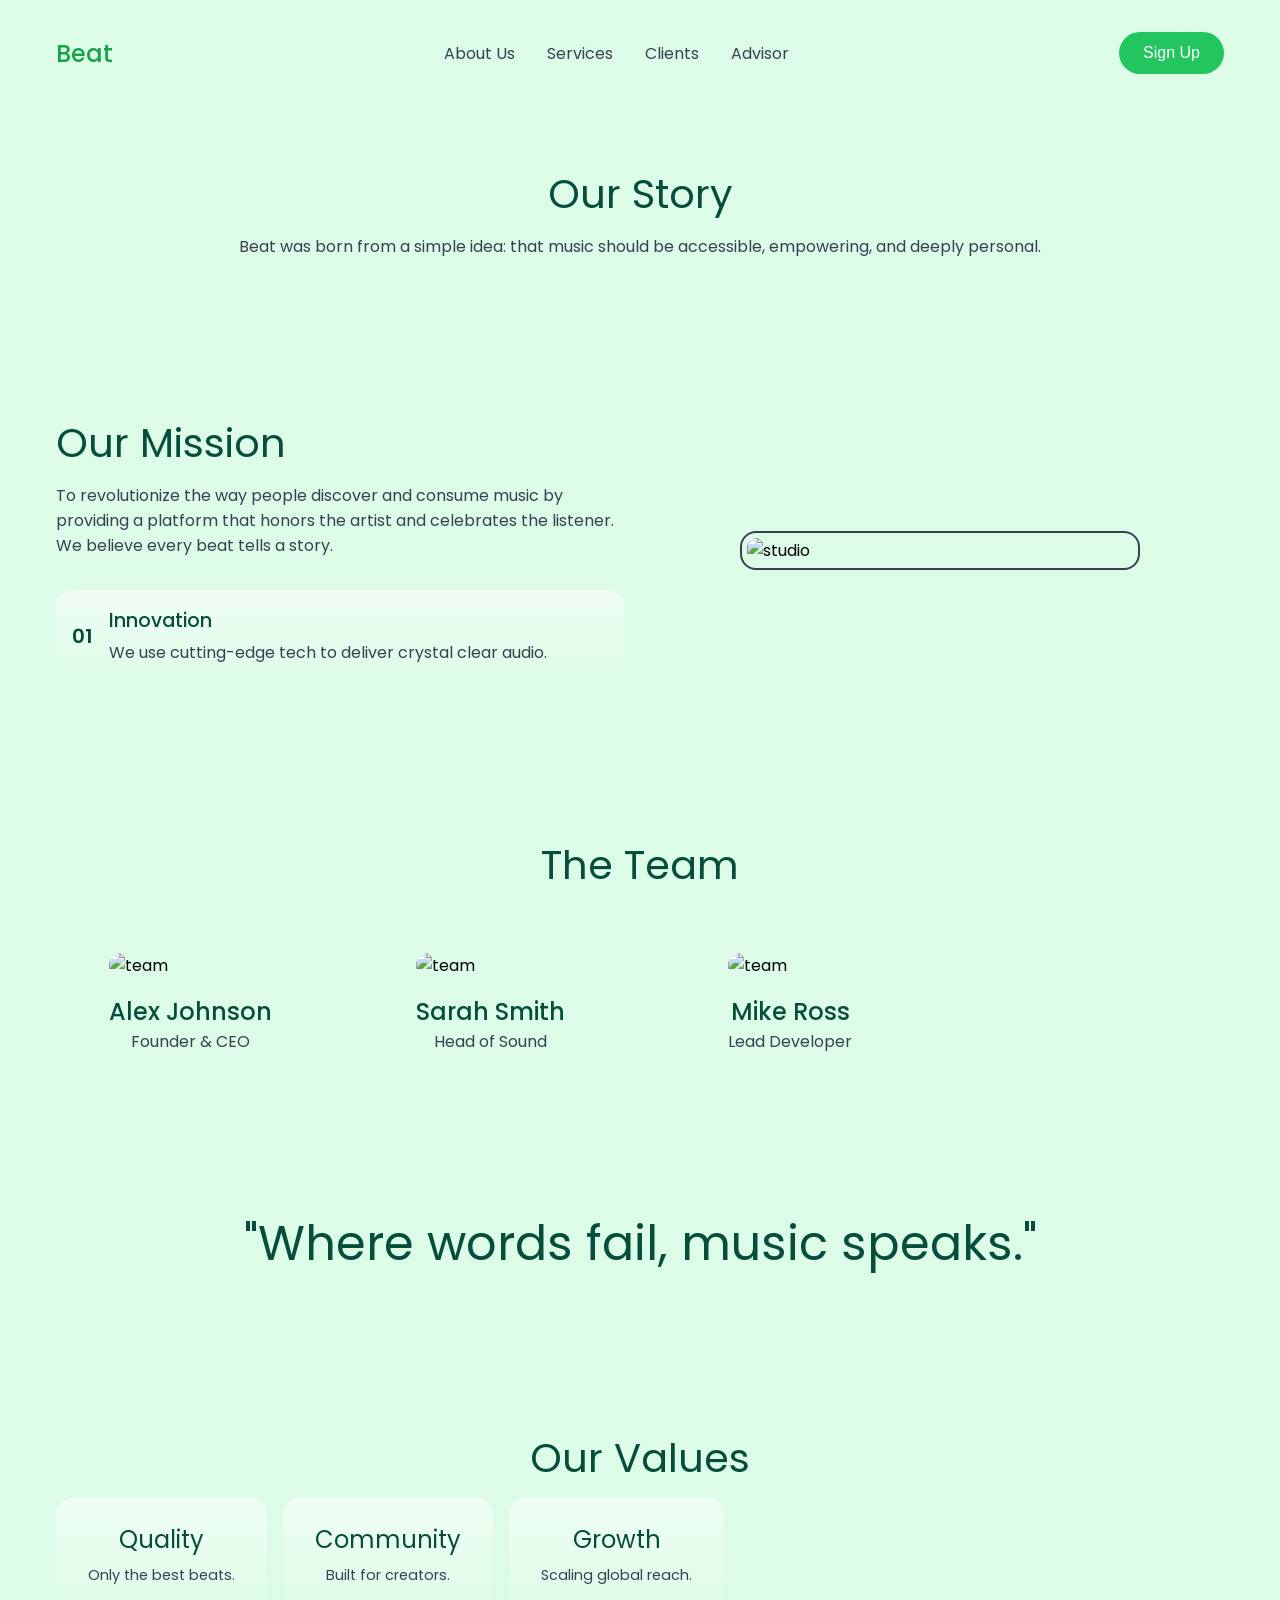
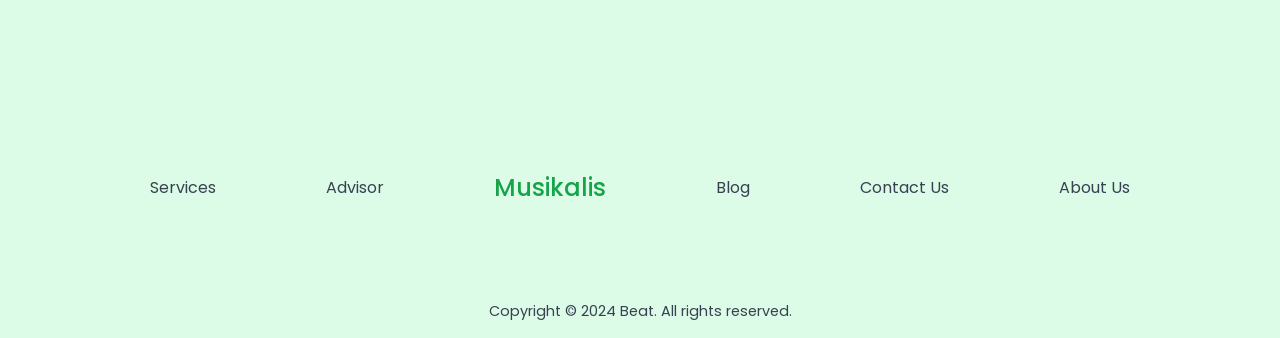
==== about.html @ 81356904 "Refine navigation, remove Home link, and add multi-section subpages for all nav items" ====
<!DOCTYPE html>
<html lang="en">
  <head>
    <meta charset="UTF-8" />
    <meta name="viewport" content="width=device-width, initial-scale=1.0" />
    <link
      href="https://cdn.jsdelivr.net/npm/remixicon@4.3.0/fonts/remixicon.css"
      rel="stylesheet"
    />
    <link rel="stylesheet" href="styles.css" />
    <title>About Us | Beat</title>
  </head>
  <body>
    <nav>
      <div class="nav__header">
        <div class="nav__logo">
          <a href="index.html" class="logo">Beat</a>
        </div>
        <div class="nav__menu__btn" id="menu-btn">
          <span><i class="ri-menu-line"></i></span>
        </div>
      </div>
      <ul class="nav__links" id="nav-links">
        <li><a href="about.html">About Us</a></li>
        <li><a href="services.html">Services</a></li>
        <li><a href="clients.html">Clients</a></li>
        <li><a href="advisor.html">Advisor</a></li>
      </ul>
      <div class="nav__btns">
        <button class="btn">Sign Up</button>
      </div>
    </nav>

    <header class="section__container">
      <h2 class="section__header">Our Story</h2>
      <p class="section__description">
        Beat was born from a simple idea: that music should be accessible, empowering, and deeply personal.
      </p>
    </header>

    <section class="section__container">
        <div class="feature__container">
            <div class="feature__image">
                <img src="https://images.unsplash.com/photo-1511671782779-c97d3d27a1d4?auto=format&fit=crop&q=80&w=600" alt="studio" style="border-radius: 1rem;" />
            </div>
            <div class="feature__content">
                <h2 class="section__header" style="text-align: left;">Our Mission</h2>
                <p class="section__description" style="text-align: left; margin-bottom: 2rem;">
                    To revolutionize the way people discover and consume music by providing a platform that honors the artist and celebrates the listener. We believe every beat tells a story.
                </p>
                <div class="feature__card">
                    <span>01</span>
                    <div>
                        <h4>Innovation</h4>
                        <p>We use cutting-edge tech to deliver crystal clear audio.</p>
                    </div>
                </div>
            </div>
        </div>
    </section>

    <section class="section__container">
        <h2 class="section__header">The Team</h2>
        <div class="genre__grid">
            <div class="genre__card">
                <div class="genre__image">
                    <img src="https://images.unsplash.com/photo-1500648767791-00dcc994a43e?auto=format&fit=crop&q=80&w=300" alt="team" />
                </div>
                <h4>Alex Johnson</h4>
                <p class="section__description">Founder & CEO</p>
            </div>
            <div class="genre__card">
                <div class="genre__image">
                    <img src="https://images.unsplash.com/photo-1494790108377-be9c29b29330?auto=format&fit=crop&q=80&w=300" alt="team" />
                </div>
                <h4>Sarah Smith</h4>
                <p class="section__description">Head of Sound</p>
            </div>
            <div class="genre__card">
                <div class="genre__image">
                    <img src="https://images.unsplash.com/photo-1507003211169-0a1dd7228f2d?auto=format&fit=crop&q=80&w=300" alt="team" />
                </div>
                <h4>Mike Ross</h4>
                <p class="section__description">Lead Developer</p>
            </div>
        </div>
    </section>

    <section class="section__container banner__container">
        <h2>"Where words fail, music speaks."</h2>
    </section>

    <section class="section__container">
        <h2 class="section__header">Our Values</h2>
        <div class="header__stats" style="flex-wrap: wrap;">
            <div class="header__stats__card">
                <h4>Quality</h4>
                <p>Only the best beats.</p>
            </div>
            <div class="header__stats__card">
                <h4>Community</h4>
                <p>Built for creators.</p>
            </div>
            <div class="header__stats__card">
                <h4>Growth</h4>
                <p>Scaling global reach.</p>
            </div>
        </div>
    </section>

    <footer class="footer">
      <div class="section__container footer__container">
        <ul class="footer__links">
          <li><a href="services.html">Services</a></li>
          <li><a href="advisor.html">Advisor</a></li>
          <li class="footer__logo">
            <a href="index.html" class="logo">Musikalis</a>
          </li>
          <li><a href="blog.html">Blog</a></li>
          <li><a href="contact.html">Contact Us</a></li>
          <li><a href="about.html">About Us</a></li>
        </ul>
      </div>
      <div class="footer__bar">
        Copyright © 2024 Beat. All rights reserved.
      </div>
    </footer>

    <script src="main.js"></script>
  </body>
</html>
---- styles.css ----
@import url("https://fonts.googleapis.com/css2?family=Poppins:ital,wght@0,100;0,200;0,300;0,400;0,500;0,600;0,700;0,800;0,900;1,100;1,200;1,300;1,400;1,500;1,600;1,700;1,800;1,900&display=swap");

:root {
  --primary-color: #16a34a;
  --primary-color-dark: #dcfce7;
  --secondary-color: #22c55e;
  --text-dark: #064e3b;
  --text-light: #374151;
  --white: #ffffff;
  --max-width: 1200px;
  --gradient-1: linear-gradient(to bottom, #f0fdf4, #dcfce7);
  --gradient-2: linear-gradient(to bottom, #4ade80, #22c55e);
}

* {
  box-sizing: border-box;
  padding: 0;
  margin: 0;
}

.section__container {
  max-width: var(--max-width);
  margin: auto;
  padding: 5rem 1rem;
}

.section__header {
  margin-bottom: 1rem;
  font-size: 2.5rem;
  font-weight: 400;
  color: var(--text-dark);
  line-height: 3rem;
  text-align: center;
}

.section__description {
  color: var(--text-light);
  text-align: center;
}

.btn {
  padding: 0.75rem 1.5rem;
  outline: none;
  border: none;
  font-size: 1rem;
  white-space: nowrap;
  color: var(--white);
  background-color: var(--secondary-color);
  border-radius: 5rem;
  transition: 0.3s;
  cursor: pointer;
}

.logo {
  font-size: 1.5rem;
  font-weight: 500;
  color: var(--primary-color);
}

img {
  display: flex;
  width: 100%;
}

a {
  text-decoration: none;
  transition: 0.3s;
}

ul {
  list-style: none;
}

html,
body {
  scroll-behavior: smooth;
}

body {
  font-family: "Poppins", sans-serif;
  background-color: var(--primary-color-dark);
}

nav {
  position: fixed;
  isolation: isolate;
  width: 100%;
  max-width: var(--max-width);
  margin-inline: auto;
  z-index: 9;
}

.nav__header {
  padding: 1rem;
  width: 100%;
  display: flex;
  align-items: center;
  justify-content: space-between;
  background-image: var(--gradient-1);
}

.nav__menu__btn {
  font-size: 1.5rem;
  color: var(--primary-color);
  cursor: pointer;
}

.nav__links {
  position: absolute;
  top: 64px;
  left: 0;
  width: 100%;
  padding: 2rem;
  display: flex;
  align-items: center;
  justify-content: center;
  flex-direction: column;
  gap: 2rem;
  background-image: var(--gradient-1);
  transition: 0.5s;
  z-index: -1;
  transform: translateY(-100%);
}

.nav__links.open {
  transform: translateY(0);
}

.nav__links a {
  color: var(--text-light);
}

.nav__links a:hover {
  color: var(--secondary-color);
}

.nav__btns {
  display: none;
}

.header__container {
  display: grid;
  gap: 0 2rem;
  overflow: hidden;
}

.header__image img {
  max-width: 400px;
  margin-inline: auto;
  border-radius: 15rem;
}

.header__container h1 {
  font-size: 4rem;
  font-weight: 400;
  line-height: 4.5rem;
  color: var(--text-dark);
  text-align: center;
}

.header__content .section__description {
  margin-block: 1rem 2rem;
}

.header__btns {
  margin-bottom: 4rem;
  display: flex;
  align-items: center;
  justify-content: center;
  gap: 2rem;
}

.header__btns .btn {
  display: flex;
  align-items: center;
  gap: 10px;
}

.header__btns .btn span {
  font-size: 1.25rem;
  color: var(--text-dark);
  transition: 0.3s;
}

.header__btns .btn:hover span {
  transform: translateX(5px);
}

.header__btns a {
  display: flex;
  align-items: center;
  gap: 10px;
  color: var(--text-light);
}

.header__btns a:hover {
  color: var(--secondary-color);
}

.header__btns a span {
  transition: 0.3s;
}

.header__btns a:hover span {
  transform: translateX(5px);
}

.header__stats {
  display: flex;
  align-items: center;
  justify-content: center;
  gap: 1rem;
}

.header__stats__card {
  min-width: 150px;
  padding: 1.5rem 2rem;
  text-align: center;
  background-image: var(--gradient-1);
  border-radius: 1rem;
}

.header__stats__card h4 {
  margin-bottom: 0.5rem;
  font-size: 1.5rem;
  font-weight: 400;
  color: var(--text-dark);
}

.header__stats__card p {
  font-size: 0.9rem;
  color: var(--text-light);
}

.genre__grid {
  margin-top: 4rem;
  display: grid;
  gap: 2rem 1rem;
}

.genre__card {
  max-width: 300px;
  margin-inline: auto;
}

.genre__image {
  margin-bottom: 1rem;
  position: relative;
  isolation: isolate;
  border-radius: 10rem;
  overflow: hidden;
}

.genre__image img {
  max-width: 300px;
  margin-inline: auto;
}

.genre__link {
  position: absolute;
  top: 0;
  left: 0;
  height: 100%;
  width: 100%;
  display: grid;
  place-content: center;
  background-color: rgba(0, 0, 0, 0.5);
  opacity: 0;
  transition: 0.3s;
  z-index: 1;
}

.genre__card:hover .genre__link {
  opacity: 1;
}

.genre__link a {
  padding: 6px 14px;
  font-size: 2rem;
  color: var(--text-dark);
  background-color: var(--secondary-color);
  border-radius: 100%;
}

.genre__card h4 {
  font-size: 1.5rem;
  font-weight: 500;
  color: var(--text-dark);
  text-align: center;
}

.banner__container h2 {
  max-width: 825px;
  margin-inline: auto;
  font-size: 3rem;
  font-weight: 400;
  color: var(--text-dark);
  line-height: 3.75rem;
  text-align: center;
}

.feature__container {
  display: grid;
  gap: 2rem;
  overflow: hidden;
}

.feature__image img {
  padding: 5px;
  max-width: 400px;
  margin-inline: auto;
  border-radius: 1rem 1rem 1rem 10rem;
  border: 2px solid var(--text-light);
}

.feature__list {
  margin-top: 2rem;
  display: grid;
  gap: 1rem;
}

.feature__card {
  padding: 1rem;
  display: flex;
  align-items: center;
  gap: 1rem;
  background-image: var(--gradient-1);
  border-radius: 1rem;
}

.feature__card:hover {
  background-image: var(--gradient-2);
}

.feature__card span {
  font-size: 1.25rem;
  font-weight: 600;
  color: var(--text-dark);
}

.feature__card h4 {
  margin-bottom: 5px;
  font-size: 1.2rem;
  font-weight: 500;
  color: var(--text-dark);
}

.feature__card p {
  color: var(--text-light);
}

.feature__card:hover p {
  color: var(--text-dark);
}

.client__container {
  padding: 5rem 1rem;
}

.swiper {
  margin-top: 4rem;
  width: 100%;
}

.swiper-slide {
  max-width: 400px;
}

.client__card {
  padding: 1.5rem;
  max-width: 400px;
  background-image: var(--gradient-1);
  border-radius: 1rem;
}

.client__ratings {
  margin-bottom: 1rem;
  display: flex;
  align-items: center;
  gap: 5px;
}

.client__ratings span {
  color: gold;
}

.client__ratings span:last-child {
  color: var(--text-light);
}

.client__card p {
  margin-bottom: 2rem;
  color: var(--text-dark);
}

.client__details {
  display: flex;
  align-items: center;
  gap: 1rem;
}

.client__details img {
  max-width: 50px;
  border-radius: 100%;
}

.client__details h4 {
  font-size: 1.2rem;
  font-weight: 600;
  color: var(--text-dark);
}

.client__details h5 {
  font-size: 1rem;
  font-weight: 500;
  color: var(--text-light);
}

.music__content {
  position: relative;
  isolation: isolate;
  overflow: hidden;
  padding: 4rem 1rem;
  background-image: var(--gradient-1);
  border-radius: 1rem;
}

.music__content::before,
.music__content::after {
  position: absolute;
  content: "";
  top: 0;
  right: 0;
  aspect-ratio: 1;
  border-radius: 100%;
}

.music__content::before {
  width: 100%;
  max-width: 500px;
  background-image: var(--gradient-2);
  z-index: -1;
}

.music__content::after {
  width: calc(100% - 2rem);
  max-width: 400px;
  background-image: var(--gradient-1);
  z-index: -1;
}

.music__content .section__description {
  margin-bottom: 2rem;
}

.music__btns {
  display: flex;
  align-items: center;
  justify-content: center;
  gap: 2rem;
}

.music__btns .btn {
  display: flex;
  align-items: center;
  gap: 10px;
}

.music__btns .btn span {
  font-size: 1.25rem;
  color: var(--text-dark);
}

.music__btns a {
  display: flex;
  align-items: center;
  gap: 10px;
  color: var(--text-light);
}

.music__btns a:hover {
  color: var(--secondary-color);
}

.footer__links {
  display: grid;
  grid-template-columns: repeat(3, 1fr);
  gap: 2rem 1rem;
  text-align: center;
}

.footer__logo {
  grid-area: 1/1/2/4;
}

.footer__links li:not(.footer__logo) a {
  color: var(--text-light);
}

.footer__links li:not(.footer__logo) a:hover {
  color: var(--secondary-color);
}

.footer__bar {
  padding: 1rem;
  font-size: 0.9rem;
  color: var(--text-light);
  text-align: center;
}

@media (width > 540px) {
  .header__container h1 {
    font-size: 4.5rem;
    line-height: 6rem;
  }

  .genre__grid {
    grid-template-columns: repeat(2, 1fr);
  }
}

@media (width > 768px) {
  nav {
    position: static;
    padding-block: 2rem 1rem;
    padding-inline: 1rem;
    display: flex;
    align-items: center;
    justify-content: space-between;
    gap: 1rem;
  }

  .nav__header {
    flex: 1;
    padding: 0;
    background-image: none;
  }

  .nav__menu__btn {
    display: none;
  }

  .nav__links {
    position: static;
    padding: 0;
    flex-direction: row;
    background-image: none;
    transform: none;
  }

  .nav__btns {
    display: flex;
    flex: 1;
  }

  .header__container {
    grid-template-columns: repeat(4, 1fr);
  }

  .header__container h1 {
    font-size: 5rem;
    line-height: 7rem;
    grid-column: 1/5;
    text-align: left;
  }

  .header__content {
    grid-column: 1/3;
  }

  .header__content .section__description {
    text-align: left;
  }

  .header__btns,
  .header__stats {
    justify-content: flex-start;
  }

  .header__image {
    grid-area: 2/3/3/5;
  }

  .genre__grid {
    grid-template-columns: repeat(4, 1fr);
  }

  .feature__container {
    grid-template-columns: repeat(2, 1fr);
    align-items: center;
  }

  .feature__image {
    grid-area: 1/2/2/3;
  }

  .feature__content .section__header {
    text-align: left;
  }

  .music__content {
    padding: 4rem 2rem;
  }

  .music__content :is(.section__header, .section__description) {
    max-width: 500px;
    text-align: left;
  }

  .music__btns {
    justify-content: flex-start;
  }

  .footer__links {
    display: flex;
    align-items: center;
    justify-content: space-evenly;
  }
}

@media (width > 1024px) {
  .genre__grid {
    gap: 2rem;
  }
}
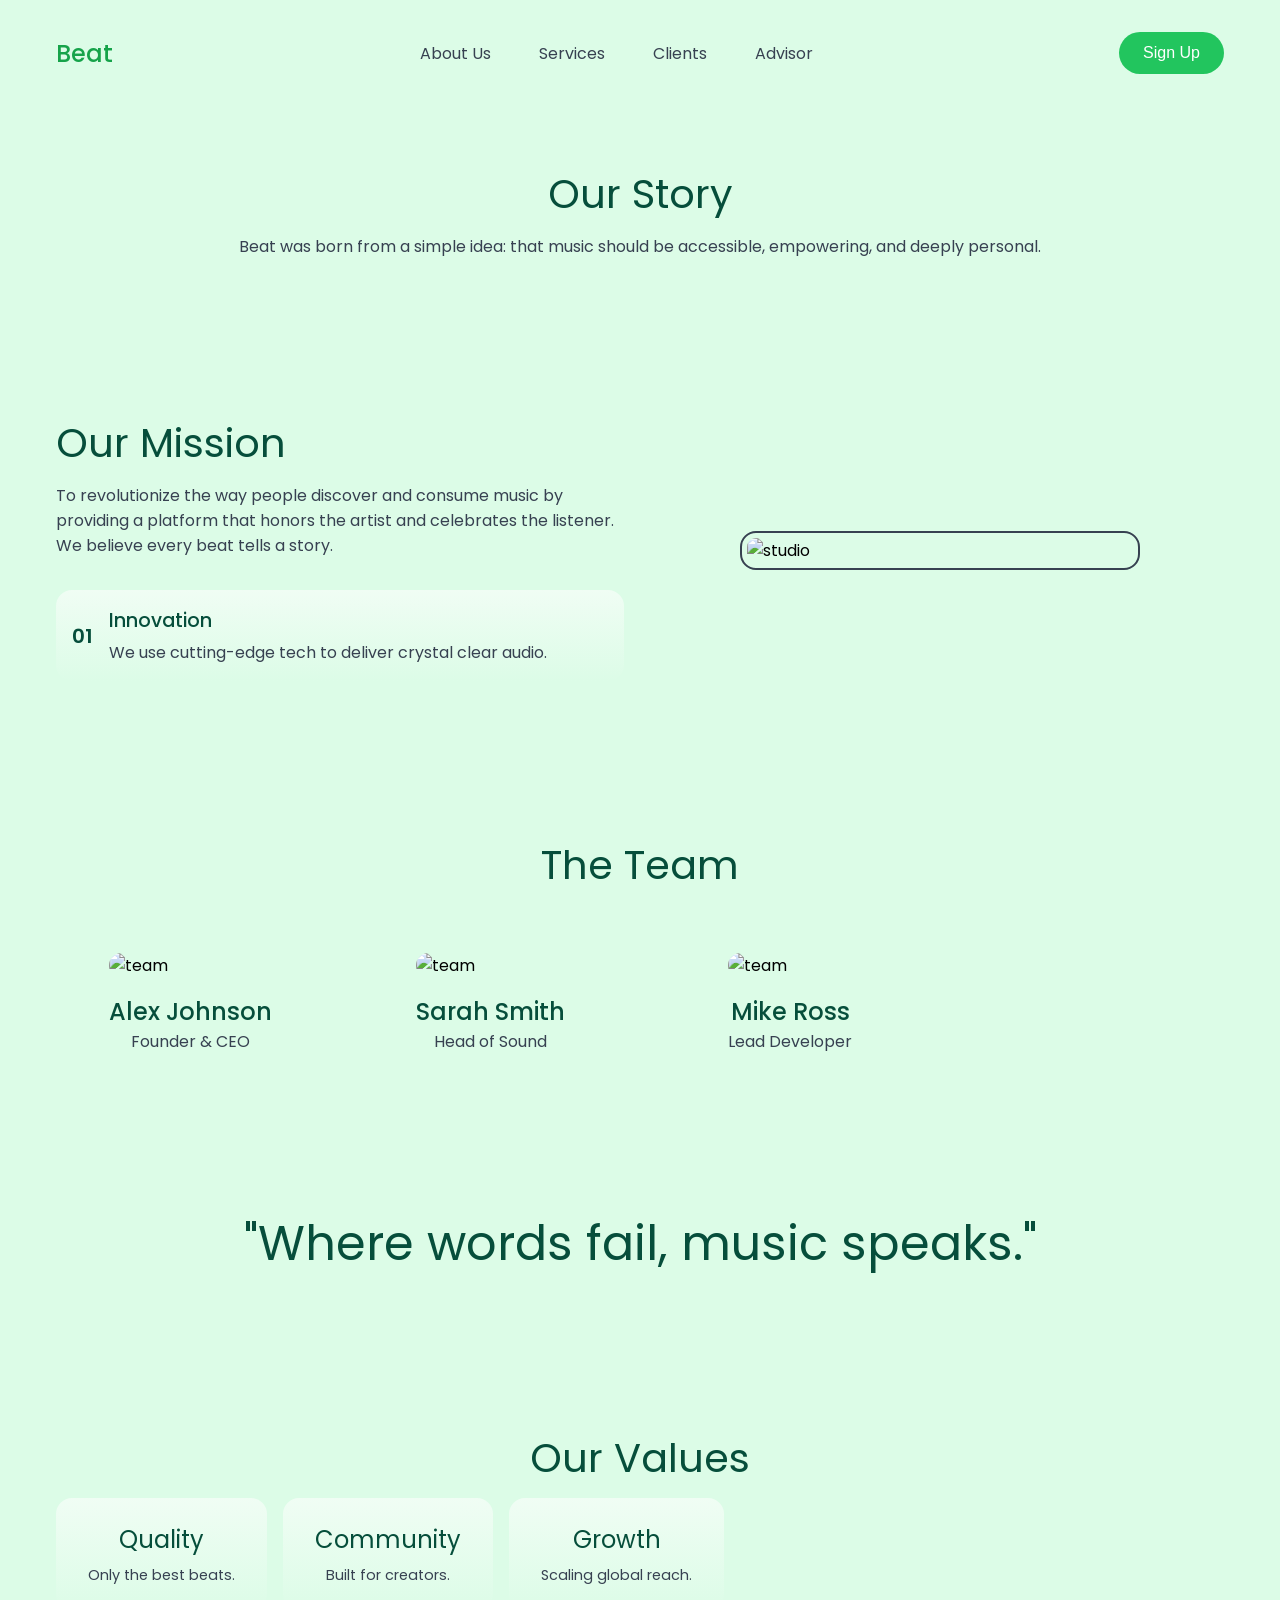
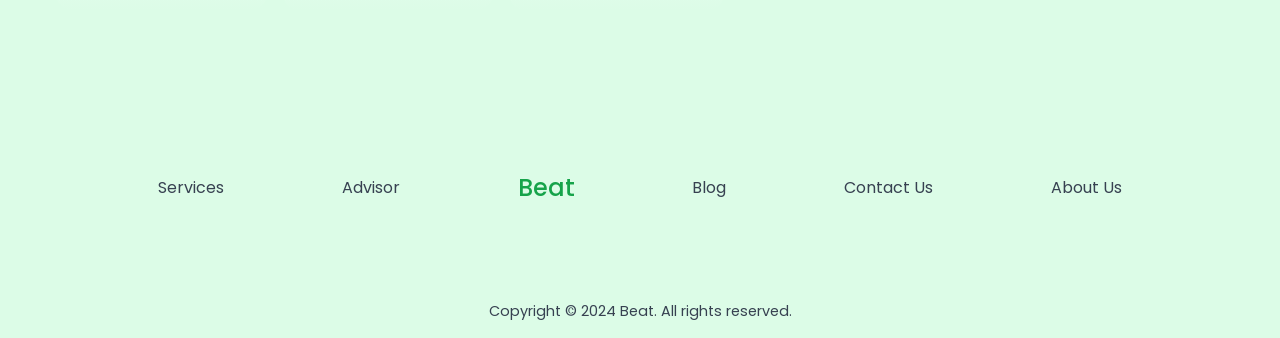
==== commit 1fe9bfed: "Fix layout imbalances, fill empty gaps with content, and correct footer branding" ====
--- a/about.html
+++ b/about.html
@@ -114,7 +114,7 @@
           <li><a href="services.html">Services</a></li>
           <li><a href="advisor.html">Advisor</a></li>
           <li class="footer__logo">
-            <a href="index.html" class="logo">Musikalis</a>
+            <a href="index.html" class="logo">Beat</a>
           </li>
           <li><a href="blog.html">Blog</a></li>
           <li><a href="contact.html">Contact Us</a></li>
--- a/styles.css
+++ b/styles.css
@@ -420,9 +420,17 @@
   position: relative;
   isolation: isolate;
   overflow: hidden;
-  padding: 4rem 1rem;
+  padding: 5rem 2rem;
   background-image: var(--gradient-1);
   border-radius: 1rem;
+  display: grid;
+  grid-template-columns: repeat(2, 1fr);
+  gap: 2rem;
+  align-items: center;
+}
+
+.music__image {
+    display: none;
 }
 
 .music__content::before,
@@ -531,7 +539,7 @@
   }
 
   .nav__header {
-    flex: 1;
+    flex: 0;
     padding: 0;
     background-image: none;
   }
@@ -541,16 +549,22 @@
   }
 
   .nav__links {
+    flex: 1;
     position: static;
     padding: 0;
+    display: flex;
+    align-items: center;
+    justify-content: center;
     flex-direction: row;
     background-image: none;
     transform: none;
+    gap: 3rem;
   }
 
   .nav__btns {
     display: flex;
-    flex: 1;
+    flex: 0;
+    min-width: fit-content;
   }
 
   .header__container {
@@ -599,7 +613,18 @@
   }
 
   .music__content {
-    padding: 4rem 2rem;
+    padding: 6rem 4rem;
+  }
+
+  .music__image {
+      display: block;
+  }
+
+  .music__image img {
+      max-width: 350px;
+      margin-inline: auto;
+      border-radius: 1rem;
+      box-shadow: 20px 20px 60px rgba(0,0,0,0.1);
   }
 
   .music__content :is(.section__header, .section__description) {
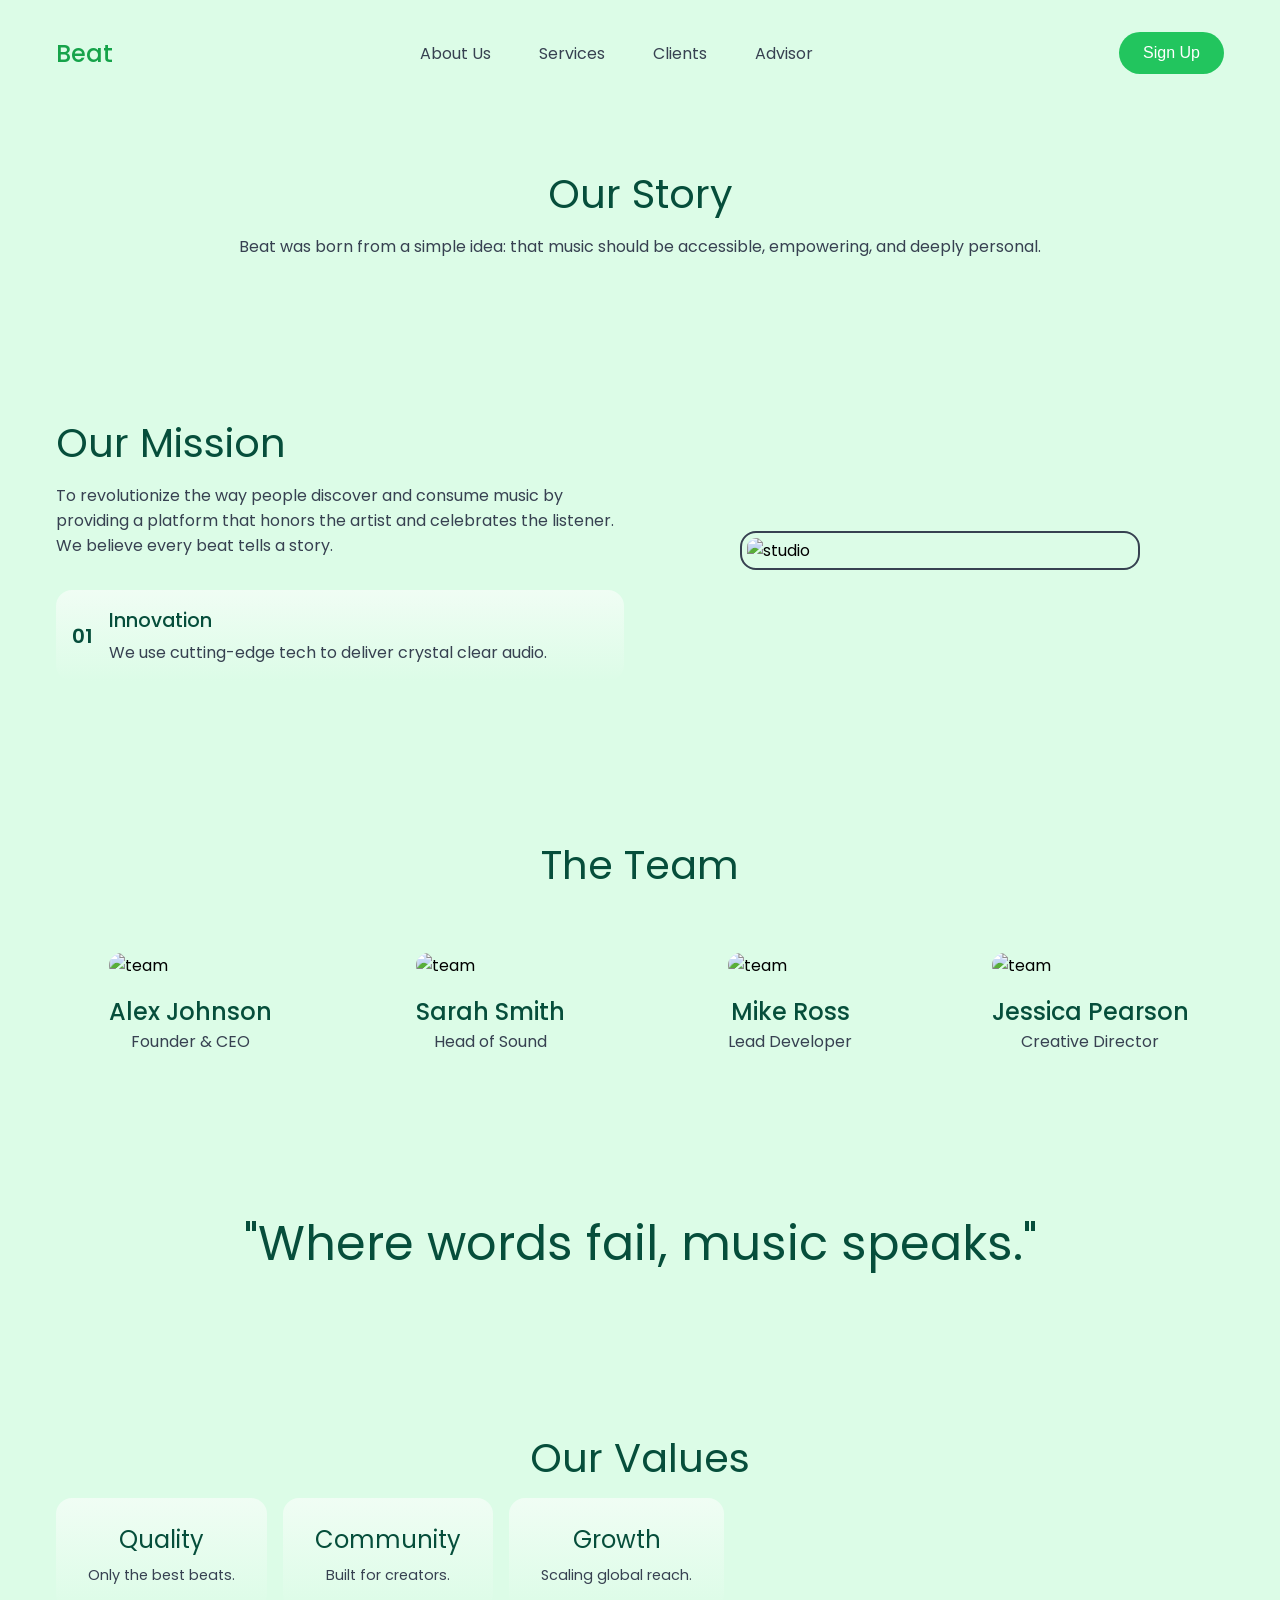
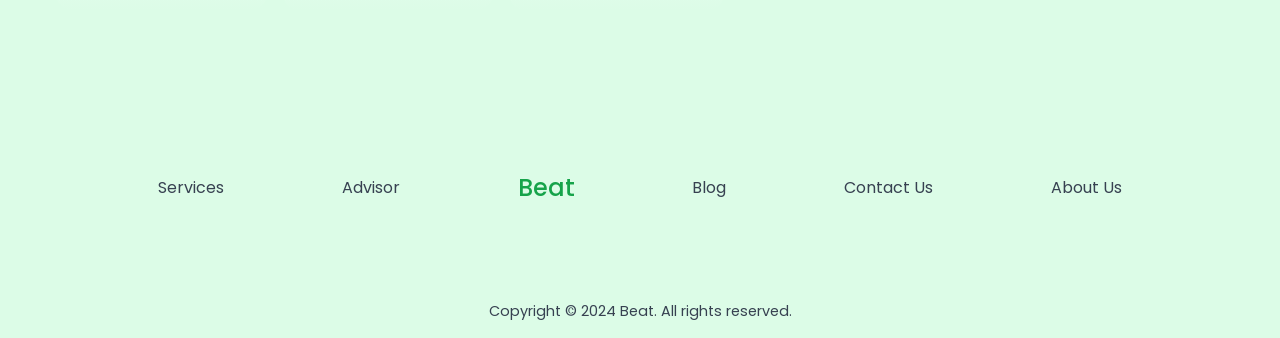
==== commit 5481ea89: "Fix layout gaps on right side of subpages, improve FAQ grid, and balance team/advisor sections" ====
--- a/about.html
+++ b/about.html
@@ -83,6 +83,13 @@
                 <h4>Mike Ross</h4>
                 <p class="section__description">Lead Developer</p>
             </div>
+            <div class="genre__card">
+                <div class="genre__image">
+                    <img src="https://images.unsplash.com/photo-1573496359142-b8d87734a5a2?auto=format&fit=crop&q=80&w=300" alt="team" />
+                </div>
+                <h4>Jessica Pearson</h4>
+                <p class="section__description">Creative Director</p>
+            </div>
         </div>
     </section>
 
--- a/styles.css
+++ b/styles.css
@@ -602,6 +602,11 @@
   .feature__container {
     grid-template-columns: repeat(2, 1fr);
     align-items: center;
+    gap: 2rem;
+  }
+
+  .feature__content {
+    grid-area: 1/1/2/2;
   }
 
   .feature__image {
@@ -648,3 +653,30 @@
     gap: 2rem;
   }
 }
+
+/* FAQ Grid Styles */
+.faq__grid {
+    display: grid;
+    grid-template-columns: repeat(auto-fit, minmax(400px, 1fr));
+    gap: 2rem;
+    margin-top: 3rem;
+}
+
+.faq__card {
+    padding: 1.5rem;
+    background: var(--gradient-1);
+    border-radius: 1rem;
+    border: 1px solid rgba(22, 163, 74, 0.1);
+    transition: 0.3s;
+}
+
+.faq__card:hover {
+    transform: translateY(-5px);
+    box-shadow: 0 10px 30px rgba(22, 163, 74, 0.1);
+}
+
+.faq__card h4 {
+    color: var(--text-dark);
+    margin-bottom: 0.5rem;
+    font-size: 1.1rem;
+}
